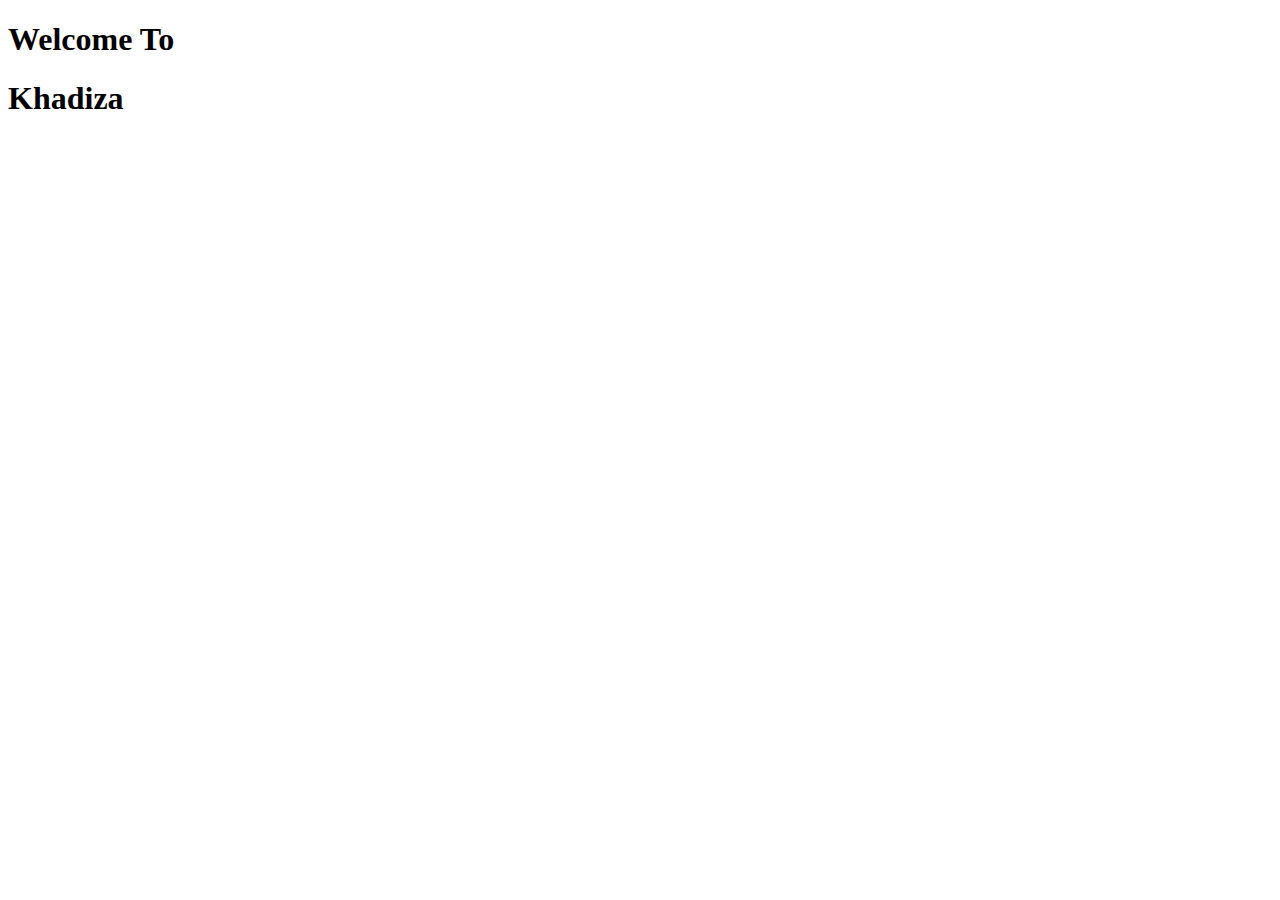
==== index.html @ c5f27e81 "Google Font Added" ====
<!DOCTYPE html>
<html lang="en">
<head>
    <meta charset="UTF-8">
    <meta name="viewport" content="width=device-width, initial-scale=1.0">
    <title>Portfolio Website of Khadiza</title>
    <!-- Google Font -->
    <link rel="preconnect" href="https://fonts.googleapis.com">
<link rel="preconnect" href="https://fonts.gstatic.com" crossorigin>
<link href="https://fonts.googleapis.com/css2?family=Poppins:wght@100;400;600;700&display=swap" rel="stylesheet">
<!-- stylesheet css -->
 <link rel="stylesheet" href="style.css">
</head>
<body>
 <h1>Welcome To</h1>   
 <h1>Khadiza</h1>   
</body>
</html>
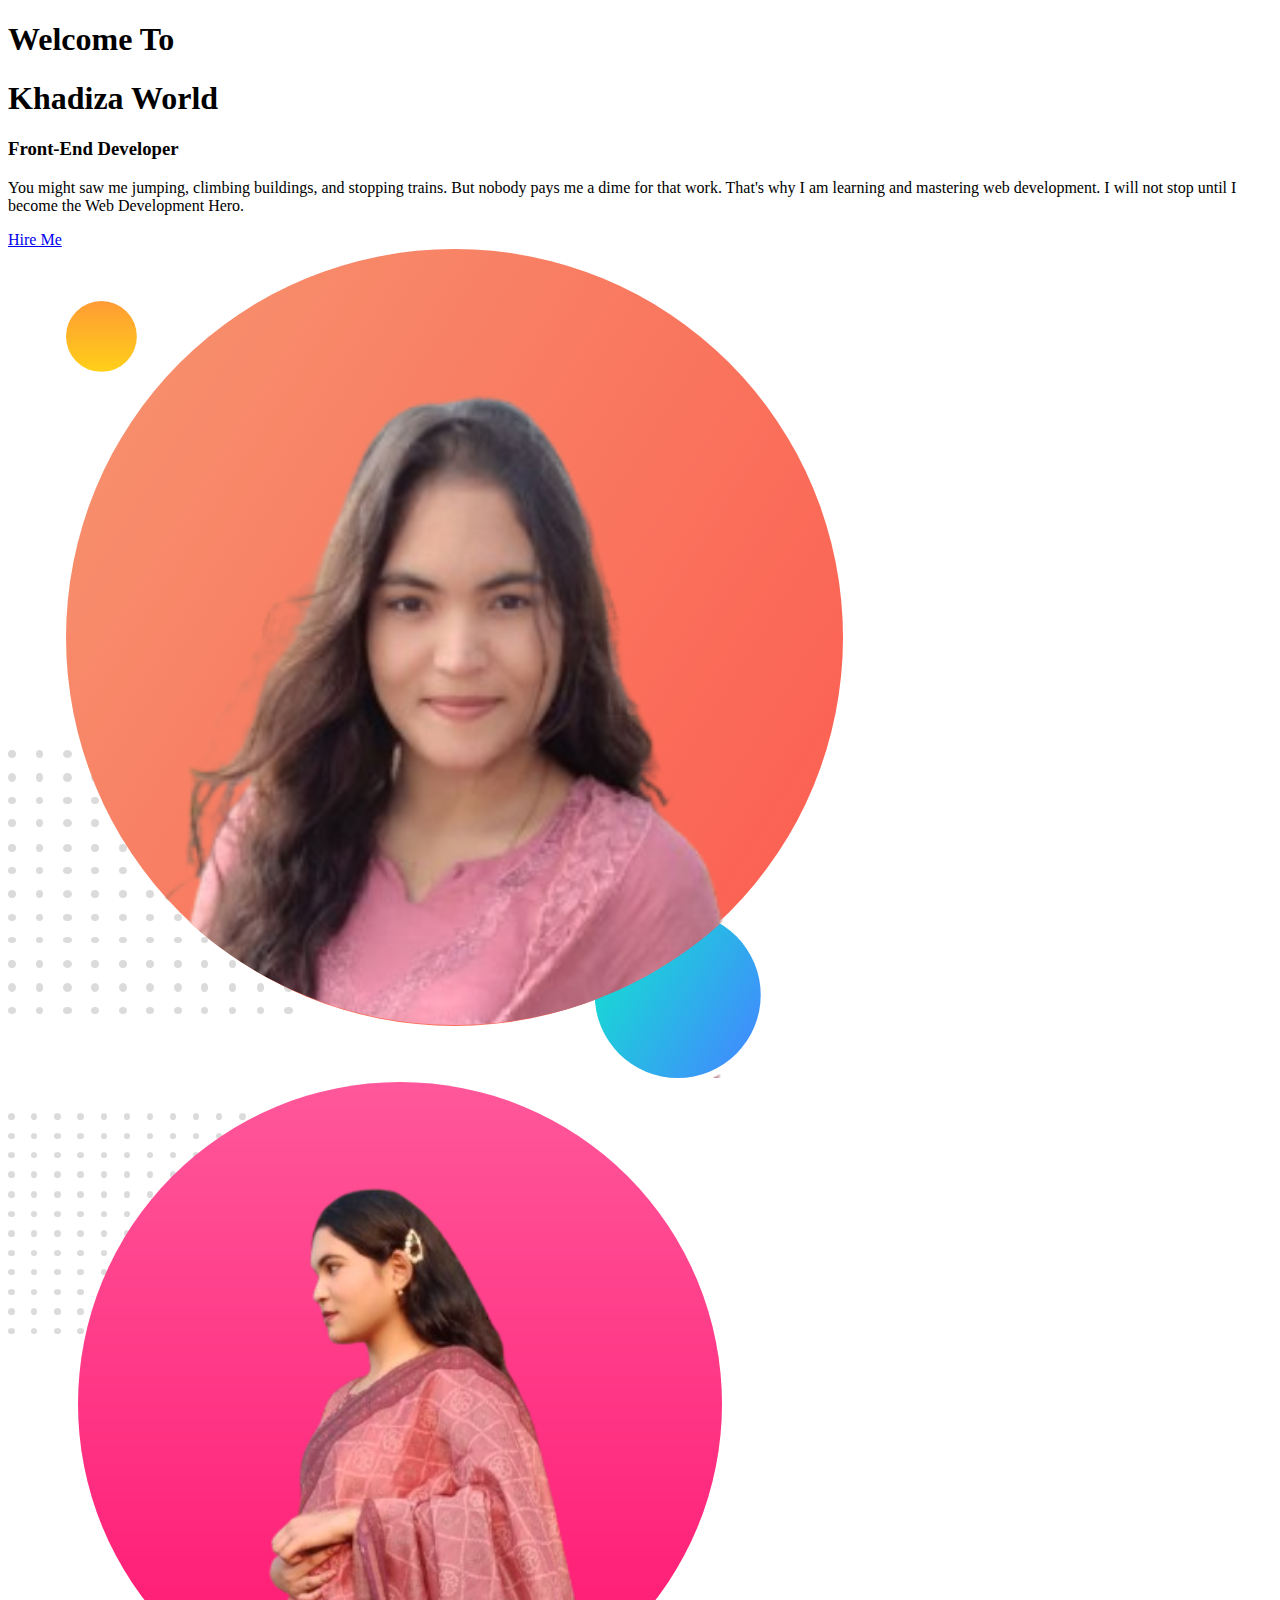
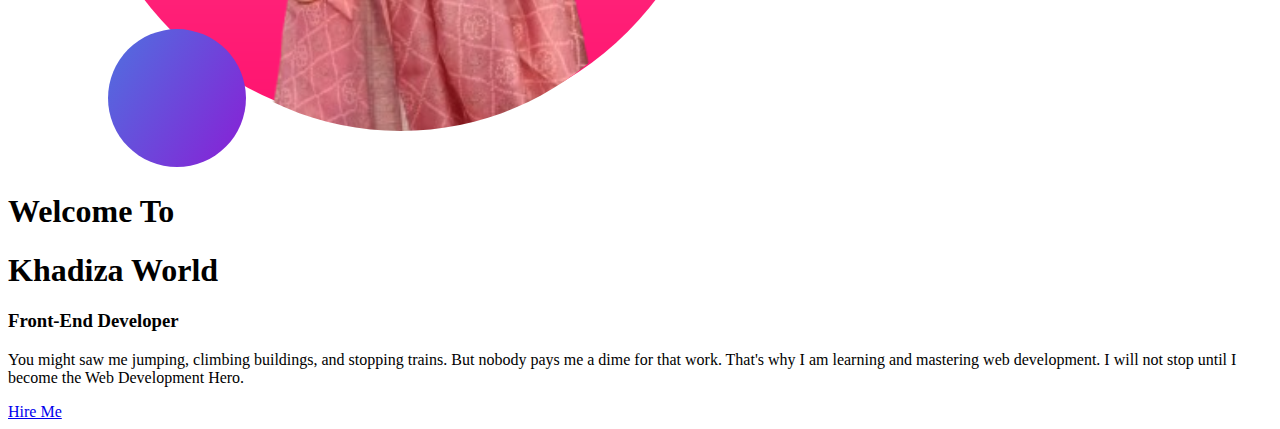
==== commit 47c138da: "Welcome Section & Dream Section Updated" ====
--- a/index.html
+++ b/index.html
@@ -12,7 +12,41 @@
  <link rel="stylesheet" href="style.css">
 </head>
 <body>
- <h1>Welcome To</h1>   
- <h1>Khadiza</h1>   
+    <!-- welcome-section start -->
+    <div class="Welcome-Section">
+        <div class="Container flexiable-container">
+            <div class="left-side half-width">
+                <h1>Welcome To</h1>
+                <h1><span>Khadiza</span> World</h1>
+                <h3>Front-End Developer</h3>
+                <p>You might saw me jumping, climbing buildings, and stopping trains. But nobody pays me a dime for that work. That's why I am learning and mastering web development. I will not stop until I become the Web Development Hero.</p>
+           <a href="https://github.com/Khadiza-Dev">Hire Me</a>
+            </div>
+            <div class="right-side half-width">
+                <img src="images/my-bg-khadiza.png" alt="">
+            </div>
+        </div>
+    </div>
+    <!-- welcome-section end-->
+    <!-- Dream-section start-->
+    <div class="Dream-big">
+        <div class="Container flexiable-container">
+            <div class="right-side half-width">
+                <img src="images/my-bg-khadiza-2.png" alt="">
+            </div>
+            <div class="left-side half-width">
+                <h1>Welcome To</h1>
+                <h1><span>Khadiza</span> World</h1>
+                <h3>Front-End Developer</h3>
+                <p>You might saw me jumping, climbing buildings, and stopping trains. But nobody pays me a dime for that work. That's why I am learning and mastering web development. I will not stop until I become the Web Development Hero.</p>
+           <a href="https://github.com/Khadiza-Dev">Hire Me</a>
+            </div>
+        </div>
+
+    </div>
+    <!-- Dream-section end-->
+    <!-- Experiance-section start-->
+    <div class="Experiance"></div>
+    <!-- Experiance-section end-->
 </body>
 </html>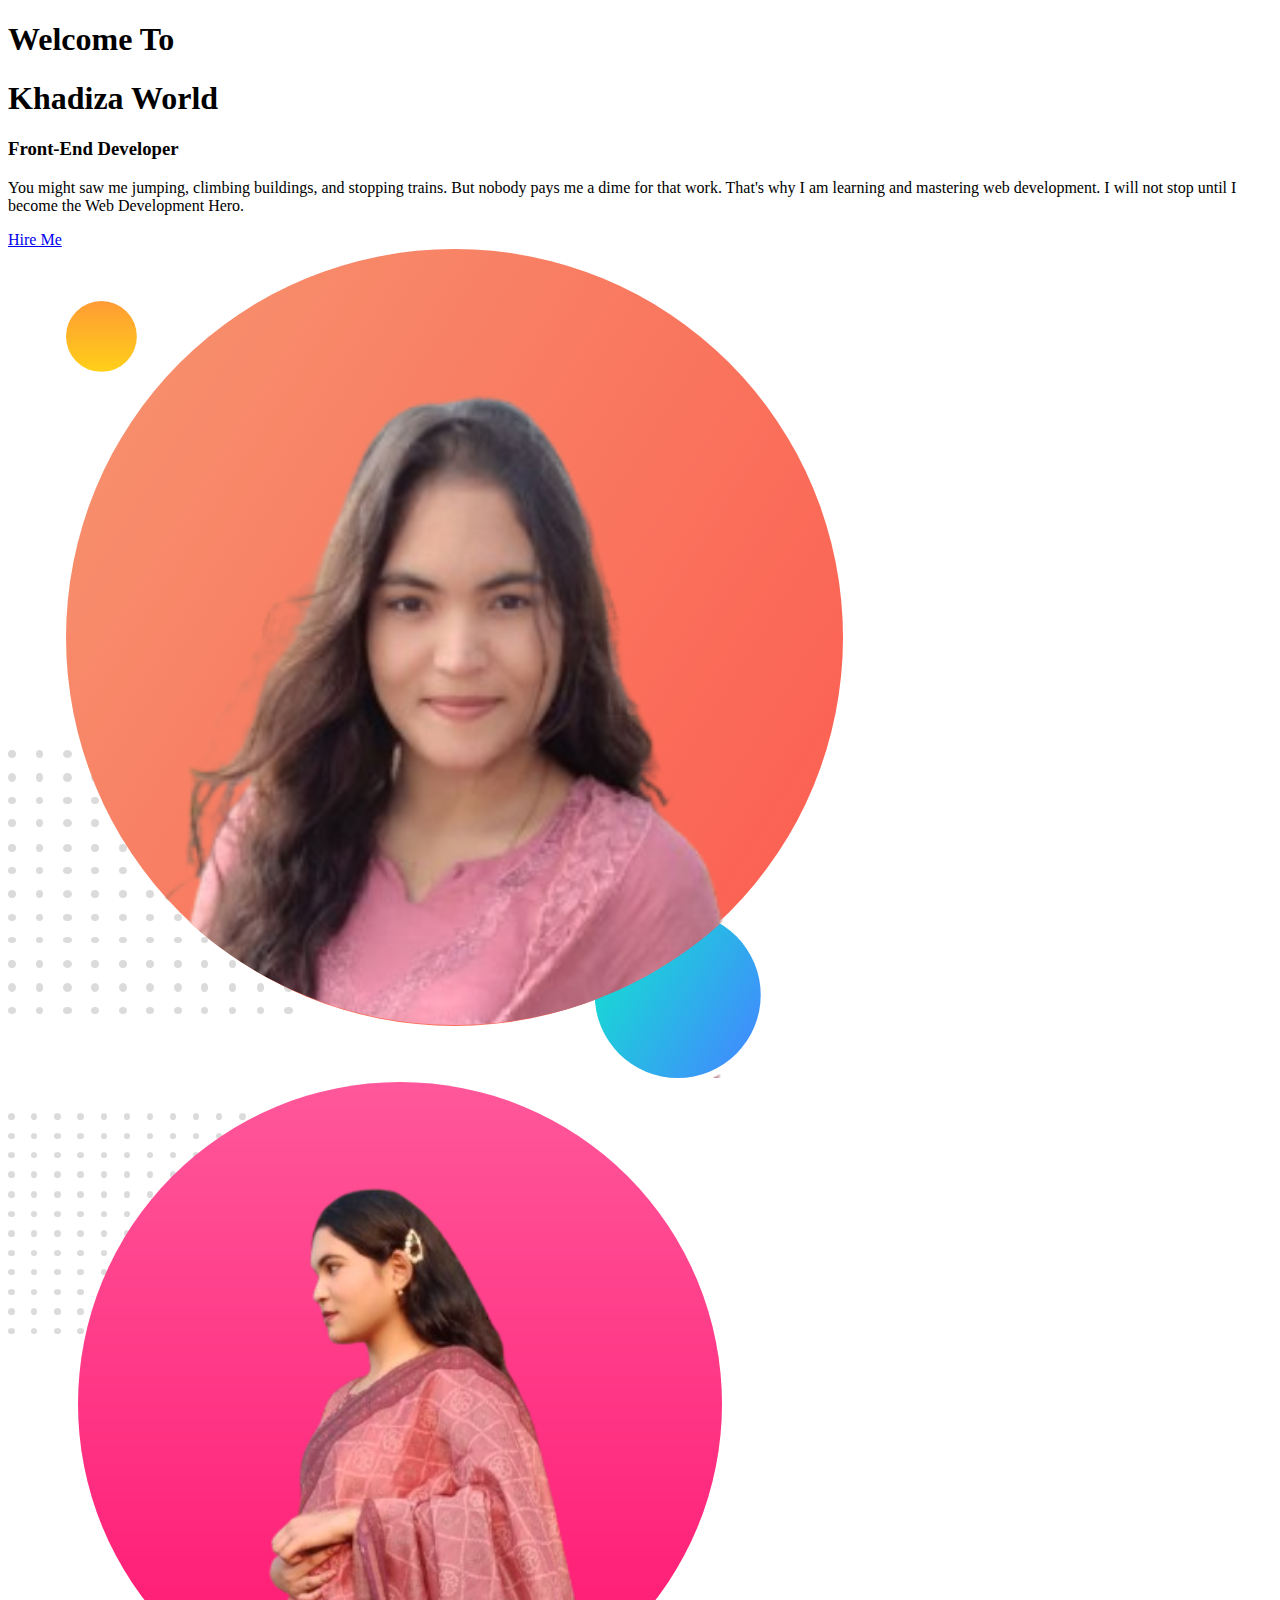
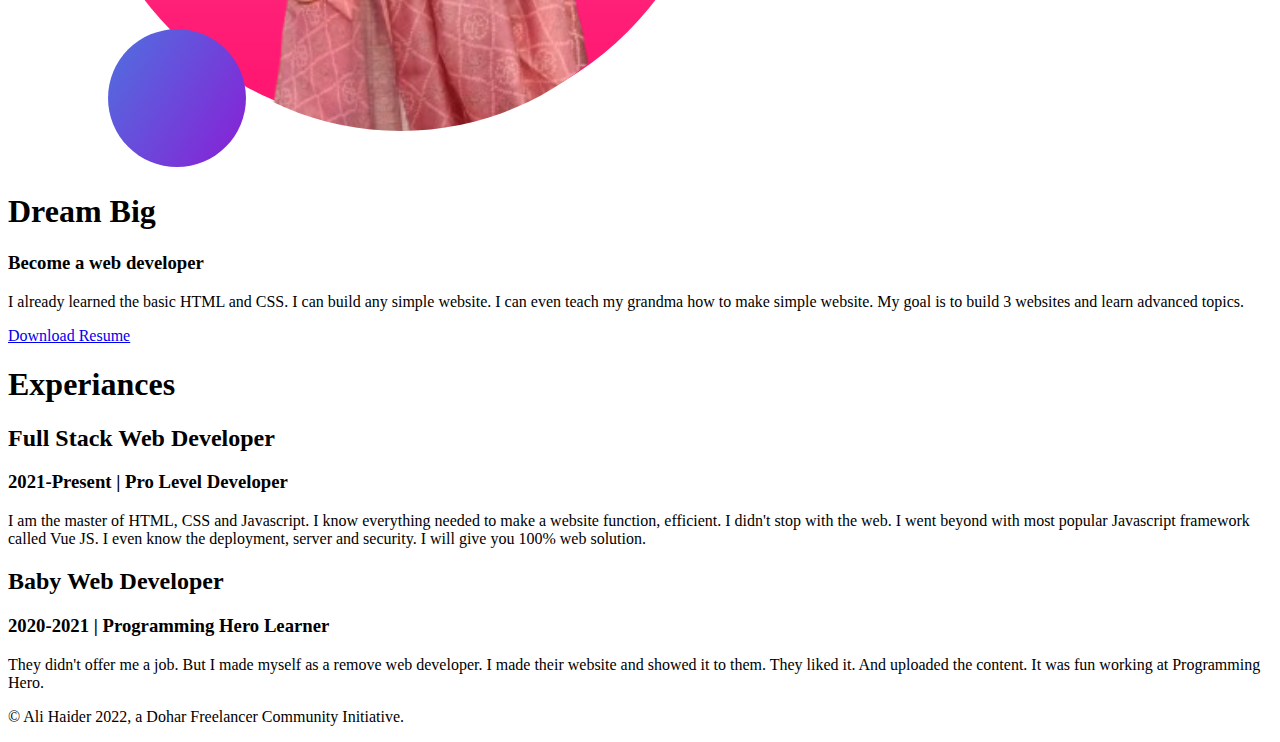
==== commit 97212556: "background-image" ====
--- a/index.html
+++ b/index.html
@@ -13,11 +13,11 @@
 </head>
 <body>
     <!-- welcome-section start -->
-    <div class="Welcome-Section">
+    <div class="Welcome-Section section-padding ">
         <div class="Container flexiable-container">
             <div class="left-side half-width">
                 <h1>Welcome To</h1>
-                <h1><span>Khadiza</span> World</h1>
+                <h1><span class="orange">Khadiza</span> World</h1>
                 <h3>Front-End Developer</h3>
                 <p>You might saw me jumping, climbing buildings, and stopping trains. But nobody pays me a dime for that work. That's why I am learning and mastering web development. I will not stop until I become the Web Development Hero.</p>
            <a href="https://github.com/Khadiza-Dev">Hire Me</a>
@@ -29,24 +29,43 @@
     </div>
     <!-- welcome-section end-->
     <!-- Dream-section start-->
-    <div class="Dream-big">
+    <div class="Dream-big section-padding ">
         <div class="Container flexiable-container">
             <div class="right-side half-width">
                 <img src="images/my-bg-khadiza-2.png" alt="">
             </div>
             <div class="left-side half-width">
-                <h1>Welcome To</h1>
-                <h1><span>Khadiza</span> World</h1>
-                <h3>Front-End Developer</h3>
-                <p>You might saw me jumping, climbing buildings, and stopping trains. But nobody pays me a dime for that work. That's why I am learning and mastering web development. I will not stop until I become the Web Development Hero.</p>
-           <a href="https://github.com/Khadiza-Dev">Hire Me</a>
+                <h1>Dream Big</h1>
+                <h3>Become a web developer</h3>
+                <p>I already learned the basic HTML and CSS. I can build any simple website. I can even teach my grandma how to make simple website. My goal is to build 3 websites and learn advanced topics.</p>
+           <a href="https://github.com/Khadiza-Dev">Download Resume</a>
             </div>
         </div>
-
     </div>
     <!-- Dream-section end-->
     <!-- Experiance-section start-->
-    <div class="Experiance"></div>
+   <h1> Experiances</h1>
+    <div class="Experiance section-padding">
+        <div class="container flexiable-container">
+        <div id="item-1" class="ex-item">
+         <h2>Full Stack Web Developer</h2>
+         <h3><span class="orange">2021-Present | Pro Level Developer</span></h3>
+         <p>I am the master of HTML, CSS and Javascript. I know everything needed to make a website function, efficient. I didn't stop with the web. I went beyond with most popular Javascript framework called Vue JS. I even know the deployment, server and security. I will give you 100% web solution.</p>   
+        </div>
+        <div id="item-2" class="ex-item">
+            <h2>Baby Web Developer</h2>
+         <h3><span class="orange">2020-2021 | Programming Hero Learner</span></h3>
+         <p>They didn't offer me a job. But I made myself as a remove web developer. I made their website and showed it to them. They liked it. And uploaded the content. It was fun working at Programming Hero.</p>   
+        </div>    
+        </div>
+    </div>
     <!-- Experiance-section end-->
+     <!-- footer section start -->
+      <div class="footer-section">
+        <div class="container">
+         <p>&copy; Ali Haider 2022, a Dohar Freelancer Community Initiative.</p>   
+        </div>
+      </div>
+     <!-- footer section end-->
 </body>
 </html>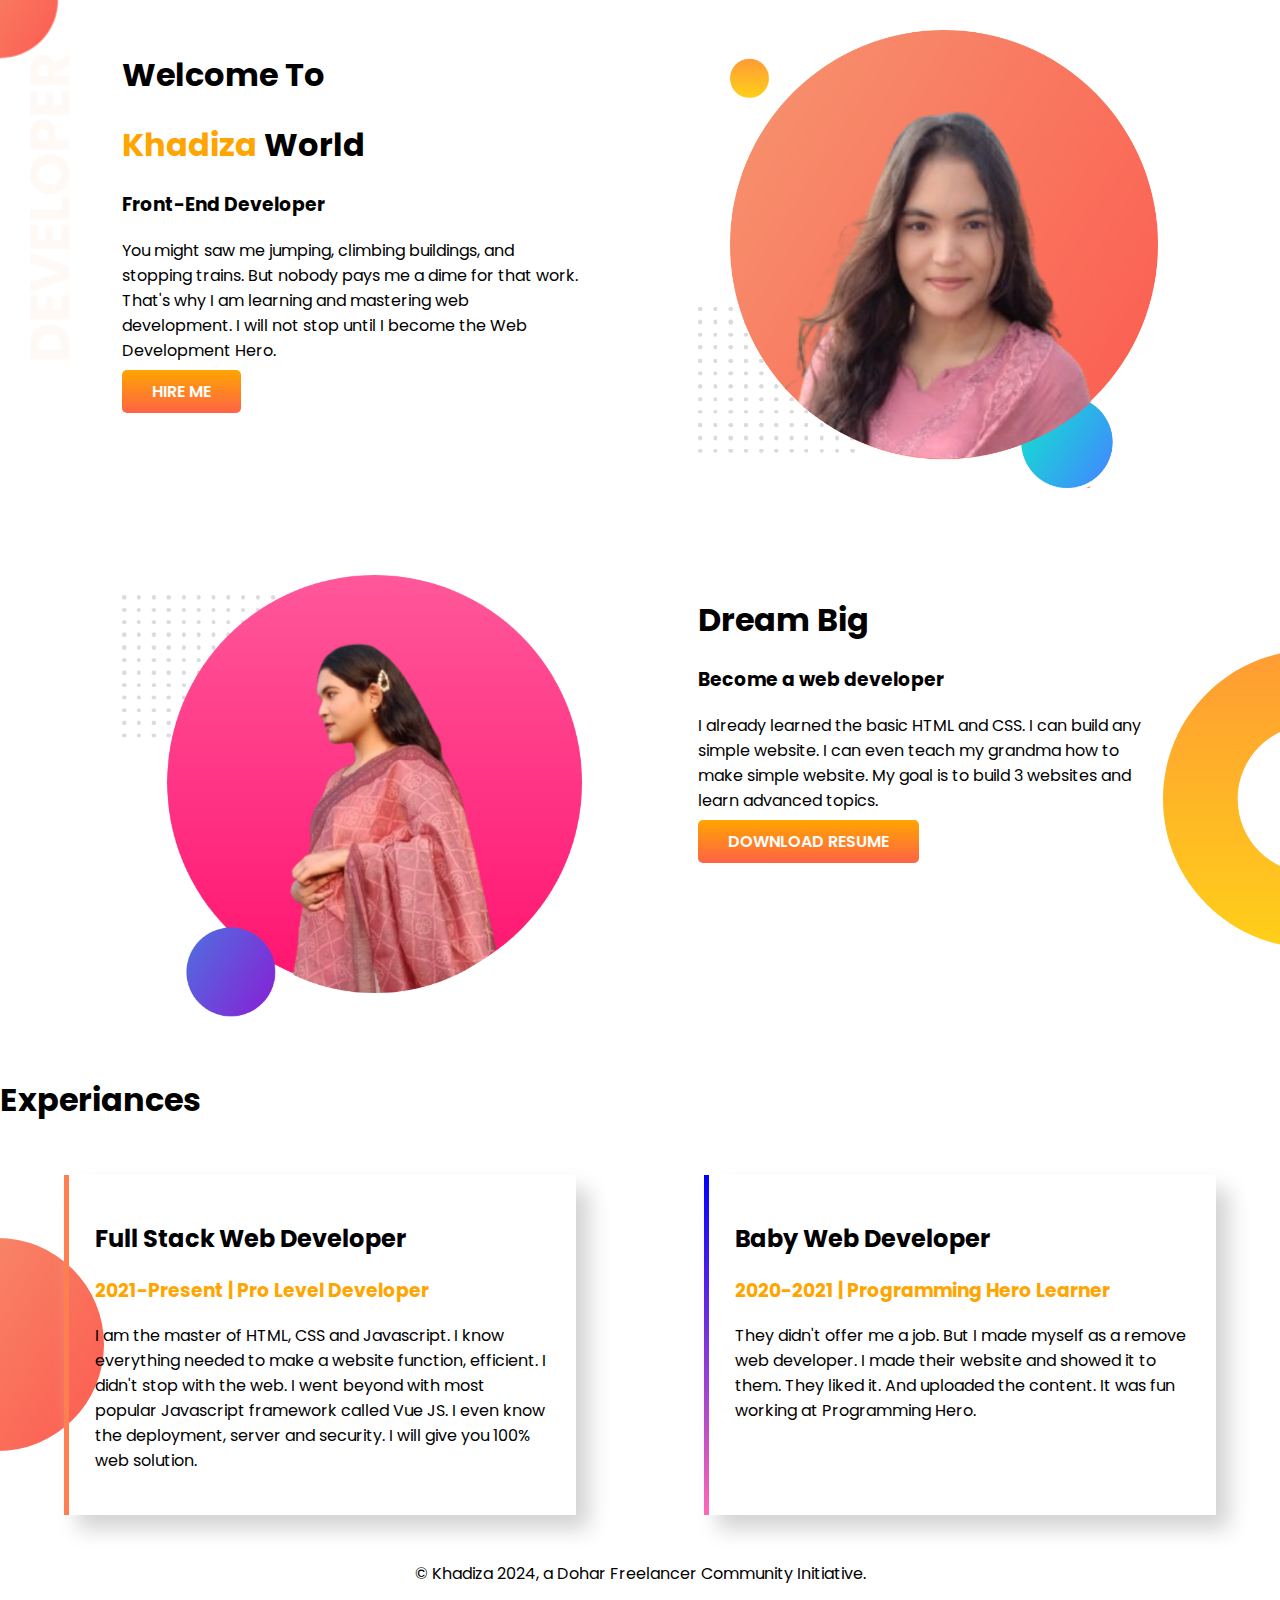
==== commit 9ea564ab: "experiance changed" ====
--- a/index.html
+++ b/index.html
@@ -47,12 +47,12 @@
    <h1> Experiances</h1>
     <div class="Experiance section-padding">
         <div class="container flexiable-container">
-        <div id="item-1" class="ex-item">
+        <div id="item-1" class="ex-item half-width">
          <h2>Full Stack Web Developer</h2>
          <h3><span class="orange">2021-Present | Pro Level Developer</span></h3>
          <p>I am the master of HTML, CSS and Javascript. I know everything needed to make a website function, efficient. I didn't stop with the web. I went beyond with most popular Javascript framework called Vue JS. I even know the deployment, server and security. I will give you 100% web solution.</p>   
         </div>
-        <div id="item-2" class="ex-item">
+        <div id="item-2" class="ex-item half-width">
             <h2>Baby Web Developer</h2>
          <h3><span class="orange">2020-2021 | Programming Hero Learner</span></h3>
          <p>They didn't offer me a job. But I made myself as a remove web developer. I made their website and showed it to them. They liked it. And uploaded the content. It was fun working at Programming Hero.</p>   
@@ -63,7 +63,7 @@
      <!-- footer section start -->
       <div class="footer-section">
         <div class="container">
-         <p>&copy; Ali Haider 2022, a Dohar Freelancer Community Initiative.</p>   
+         <p>&copy; Khadiza 2024, a Dohar Freelancer Community Initiative.</p>   
         </div>
       </div>
      <!-- footer section end-->
--- a/style.css
+++ b/style.css
@@ -0,0 +1,76 @@
+body {
+    font-family:'Poppins';
+    padding:0;
+    Margin:0;
+    }
+    .orange {
+    color:orange;
+    }
+    .left-side a{
+      background-image: linear-gradient(orange,tomato);
+      padding: 10px 30px;
+      color:white;
+      text-decoration:none ;
+      text-transform: uppercase;
+      font-weight: 600;
+      border-radius: 5px;
+    }
+    .section-padding {
+      padding:30px 0;
+    }
+    .Container {
+      width:90%;
+      margin: 0 auto;
+    }
+    .flexiable-container{
+      display:flex;
+    }
+    .half-width{
+      width:50%;
+      padding:0 5%;
+    }
+    /* Welcome section css */
+    .Welcome-Section{
+      background-image: url(images/top-banner.png);
+      background-repeat:no-repeat;
+      
+    }
+    .right-side img {
+      width:100%;
+    }
+    /* Dream section */
+    .Dream-big{
+      background-image: url(images/dream-bg.png);
+      background-repeat:no-repeat;
+      background-position:right;
+      padding:30px 0px;
+      margin-top: 20px;
+    }
+    /* Experiance */
+    .Experiance {
+      background-image: url(images/exp-bg.png);
+      background-repeat:no-repeat;
+      background-position:left;
+      padding:30px 0;
+      margin-top: 20px;
+    }
+    .ex-item{
+      margin:0 5%;
+      padding: 2%;
+      box-shadow:13px 14px 20px lightgray;
+    }
+    #item-1 {
+      border-left:5px solid ;
+      border-image:linear-gradient(coral,coral);
+      border-image-slice: 1;
+    }
+    #item-2 {
+      border-left:5px solid ;
+      border-image:linear-gradient(blue,hotpink);
+      border-image-slice: 1;
+    }
+    .footer-section {
+      text-align: center;
+    }
+    
+    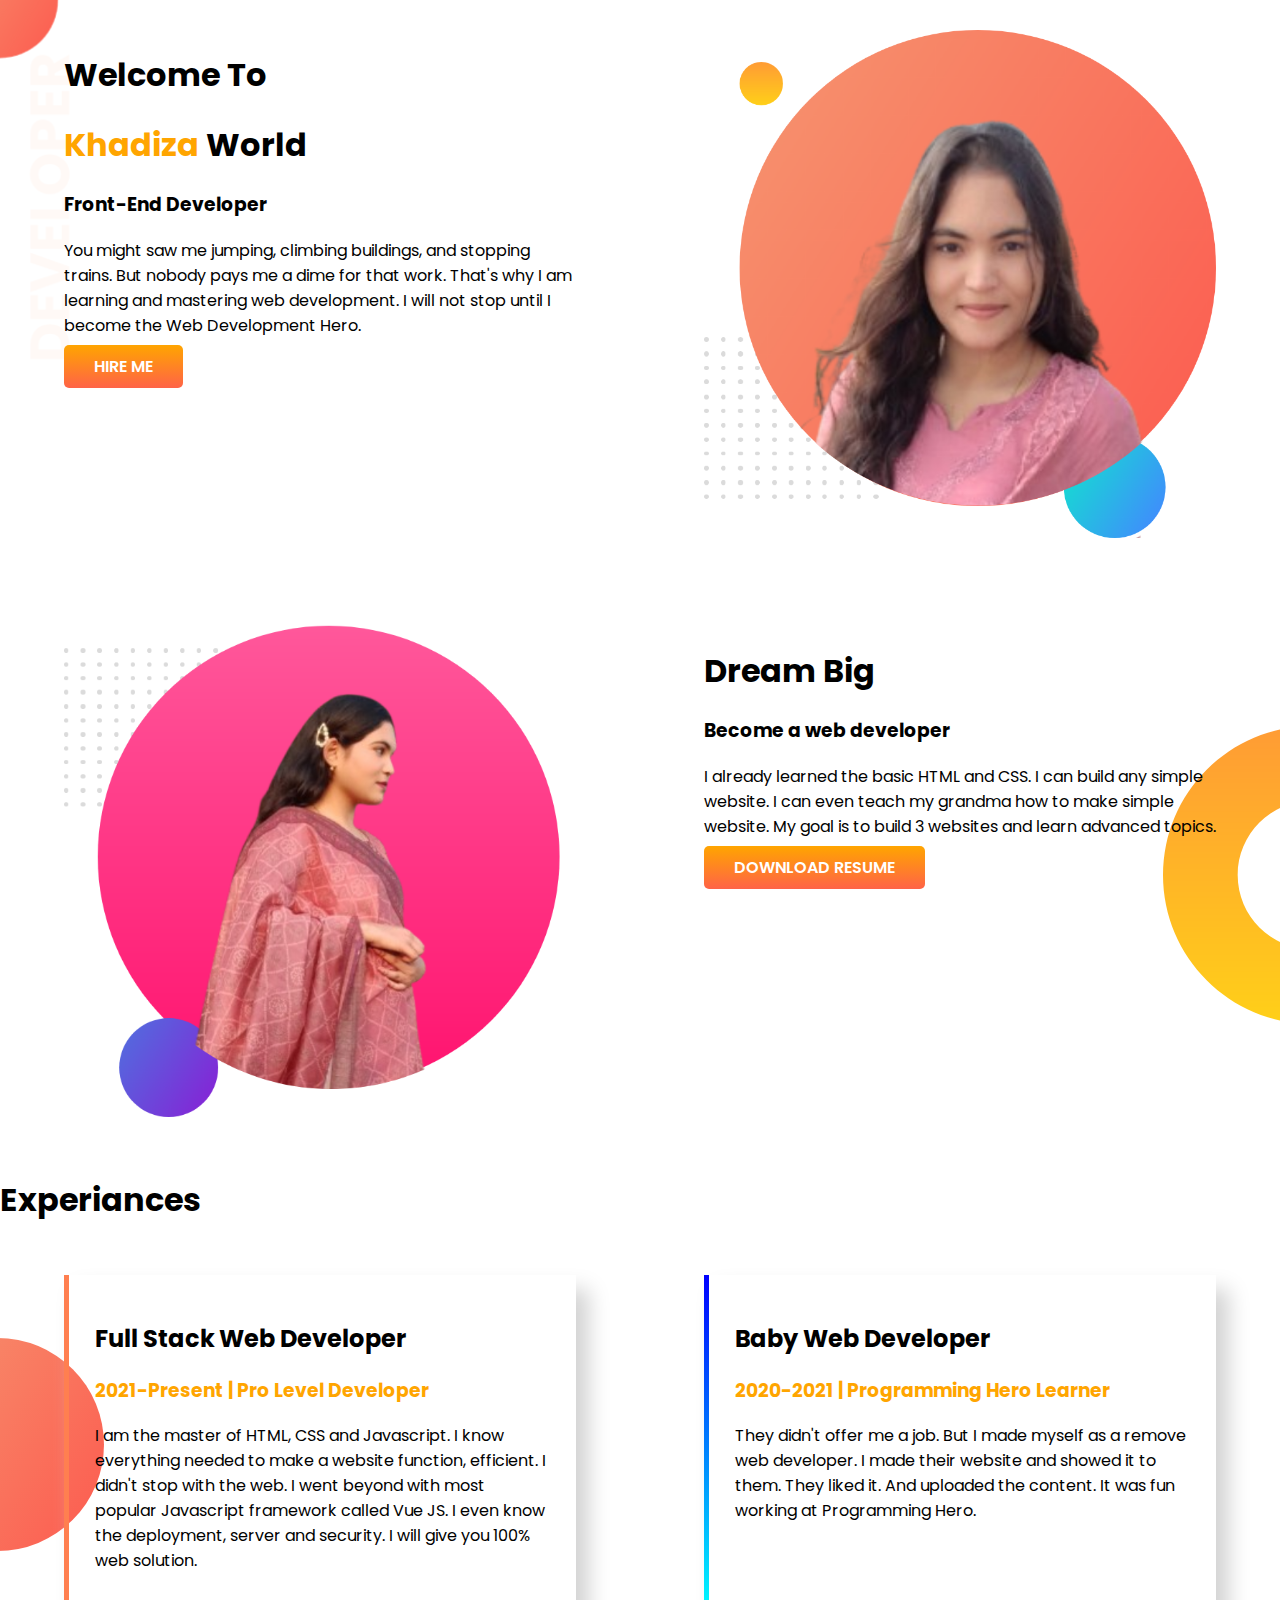
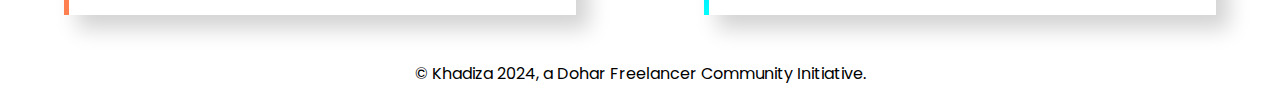
==== commit 93c61a43: "Experiance-container-changed" ====
--- a/index.html
+++ b/index.html
@@ -46,7 +46,7 @@
     <!-- Experiance-section start-->
    <h1> Experiances</h1>
     <div class="Experiance section-padding">
-        <div class="container flexiable-container">
+        <div class="Container flexiable-container">
         <div id="item-1" class="ex-item half-width">
          <h2>Full Stack Web Developer</h2>
          <h3><span class="orange">2021-Present | Pro Level Developer</span></h3>
--- a/style.css
+++ b/style.css
@@ -19,7 +19,7 @@
       padding:30px 0;
     }
     .Container {
-      width:90%;
+      width:100%;
       margin: 0 auto;
     }
     .flexiable-container{
@@ -66,7 +66,7 @@
     }
     #item-2 {
       border-left:5px solid ;
-      border-image:linear-gradient(blue,hotpink);
+      border-image:linear-gradient(blue,cyan);
       border-image-slice: 1;
     }
     .footer-section {
